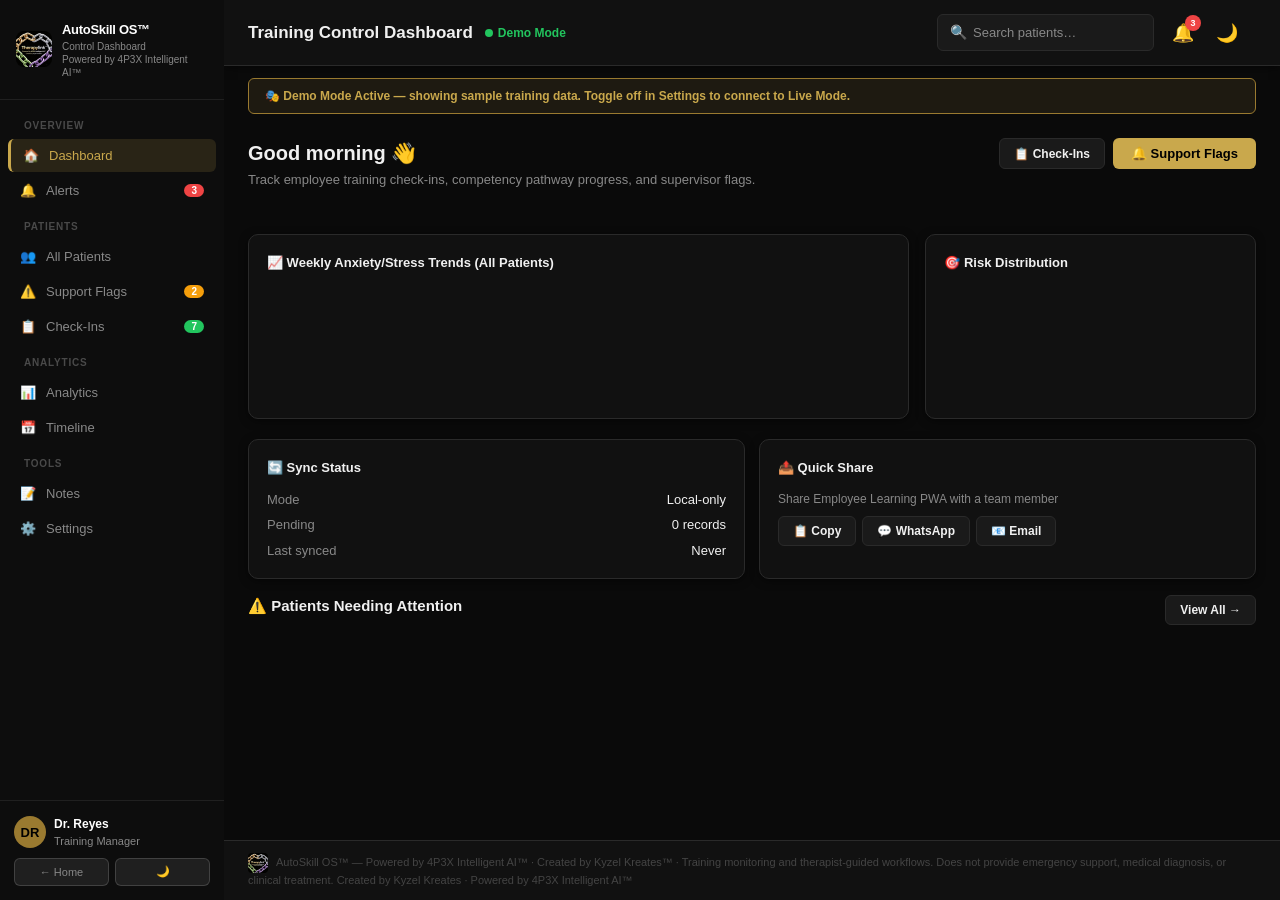
==== ap3x/clinician-dashboard/index.html @ 9d821fab "Auto-commit agent changes" ====
<!DOCTYPE html>
<html lang="en">
<head>
<meta charset="UTF-8"/>
  <link rel="apple-touch-icon" sizes="180x180" href="../../icons/tl-180.png"/>
  <link rel="apple-touch-icon" sizes="152x152" href="../../icons/tl-152.png"/>
  <link rel="apple-touch-icon" sizes="144x144" href="../../icons/tl-144.png"/>
  <link rel="icon" type="image/png" sizes="32x32" href="../../icons/tl-96.png"/>
  <link rel="icon" type="image/png" sizes="192x192" href="../../icons/tl-192.png"/>
  <meta name="apple-mobile-web-app-capable" content="yes"/>
  <meta name="apple-mobile-web-app-status-bar-style" content="black-translucent"/>
  <meta name="apple-mobile-web-app-title" content="AutoSkill OS™"/>
  <meta name="msapplication-TileImage" content="../../icons/tl-144.png"/>
  <meta name="msapplication-TileColor" content="#0a0a0a"/>
<meta http-equiv="refresh" content="0; url=../demo/clinician-demo.html"/>
<title>AutoSkill OS™ — Control Dashboard</title>
</head>
<body style="background:#0a0a0a;color:#c9a84c;font-family:sans-serif;display:flex;align-items:center;justify-content:center;min-height:100vh;flex-direction:column;gap:12px">
<div style="font-size:32px">⚙️</div>
<div style="font-size:16px;font-weight:700">AutoSkill OS™ — Control Dashboard</div>
<div style="font-size:13px;color:#888">Redirecting…</div>
<script>window.location.replace('../demo/clinician-demo.html');</script>
<a href="../demo/clinician-demo.html" style="color:#c9a84c;font-size:13px;margin-top:8px">Click here if not redirected</a>
</body>
</html>
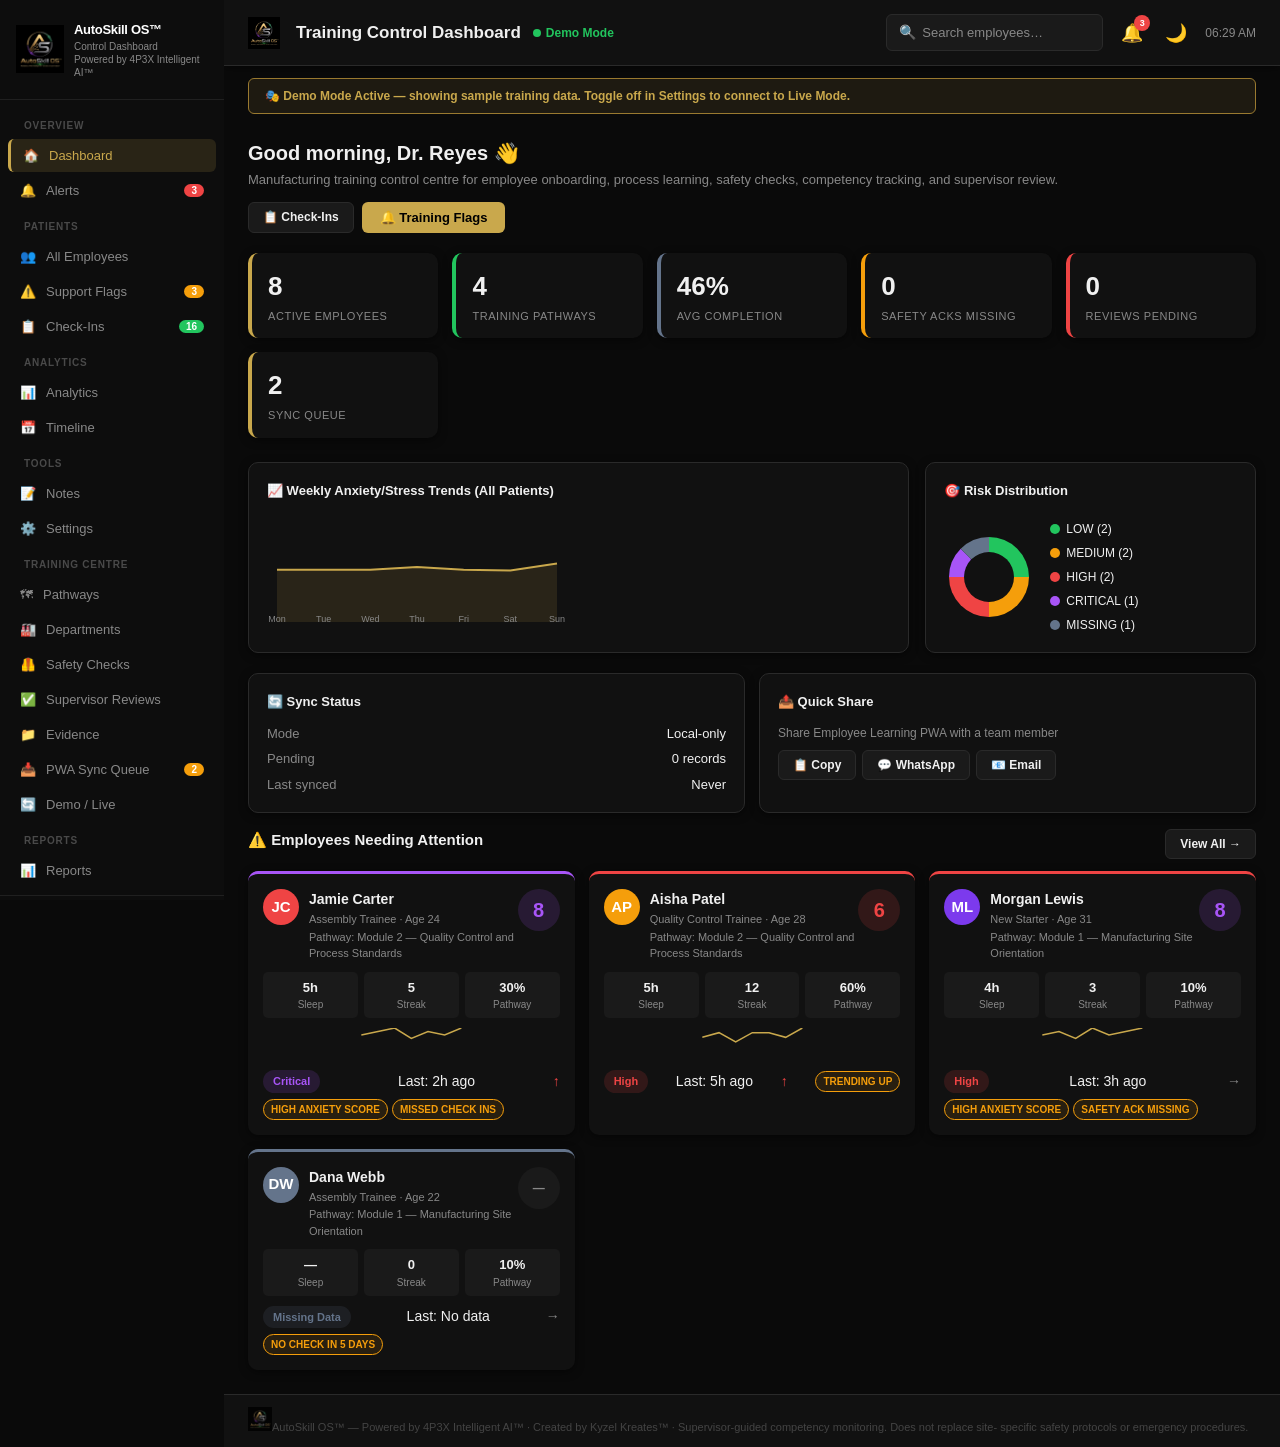
==== commit 97d67a26: "Auto-commit agent changes" ====
--- a/ap3x/clinician-dashboard/index.html
+++ b/ap3x/clinician-dashboard/index.html
@@ -2,15 +2,15 @@
 <html lang="en">
 <head>
 <meta charset="UTF-8"/>
-  <link rel="apple-touch-icon" sizes="180x180" href="../../icons/tl-180.png"/>
-  <link rel="apple-touch-icon" sizes="152x152" href="../../icons/tl-152.png"/>
-  <link rel="apple-touch-icon" sizes="144x144" href="../../icons/tl-144.png"/>
-  <link rel="icon" type="image/png" sizes="32x32" href="../../icons/tl-96.png"/>
-  <link rel="icon" type="image/png" sizes="192x192" href="../../icons/tl-192.png"/>
+  <link rel="apple-touch-icon" sizes="180x180" href="../../icons/as-apple-touch.png"/>
+  <link rel="apple-touch-icon" sizes="152x152" href="../../icons/as-152.png"/>
+  <link rel="apple-touch-icon" sizes="144x144" href="../../icons/as-144.png"/>
+  <link rel="icon" type="image/png" sizes="32x32" href="../../icons/as-favicon-32.png"/>
+  <link rel="icon" type="image/png" sizes="192x192" href="../../icons/as-192.png"/>
   <meta name="apple-mobile-web-app-capable" content="yes"/>
   <meta name="apple-mobile-web-app-status-bar-style" content="black-translucent"/>
   <meta name="apple-mobile-web-app-title" content="AutoSkill OS™"/>
-  <meta name="msapplication-TileImage" content="../../icons/tl-144.png"/>
+  <meta name="msapplication-TileImage" content="../../icons/as-144.png"/>
   <meta name="msapplication-TileColor" content="#0a0a0a"/>
 <meta http-equiv="refresh" content="0; url=../demo/clinician-demo.html"/>
 <title>AutoSkill OS™ — Control Dashboard</title>
